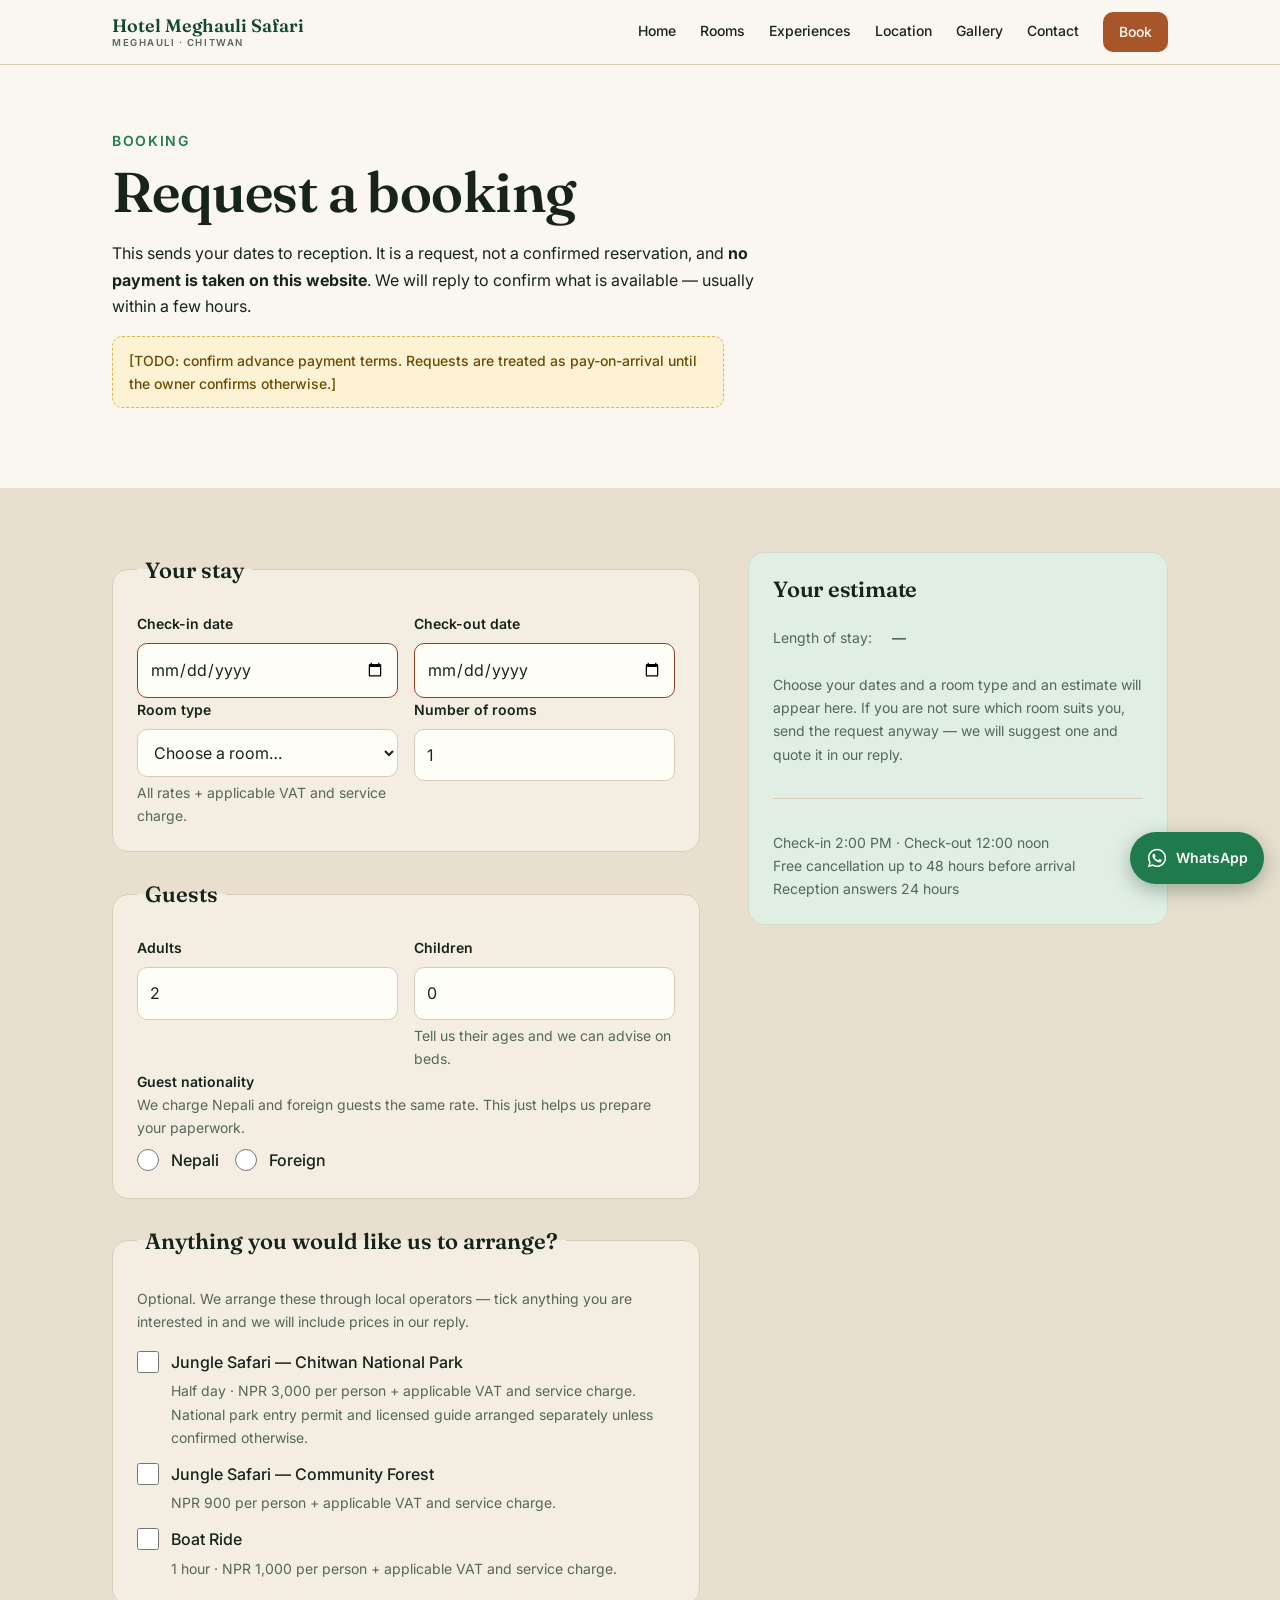
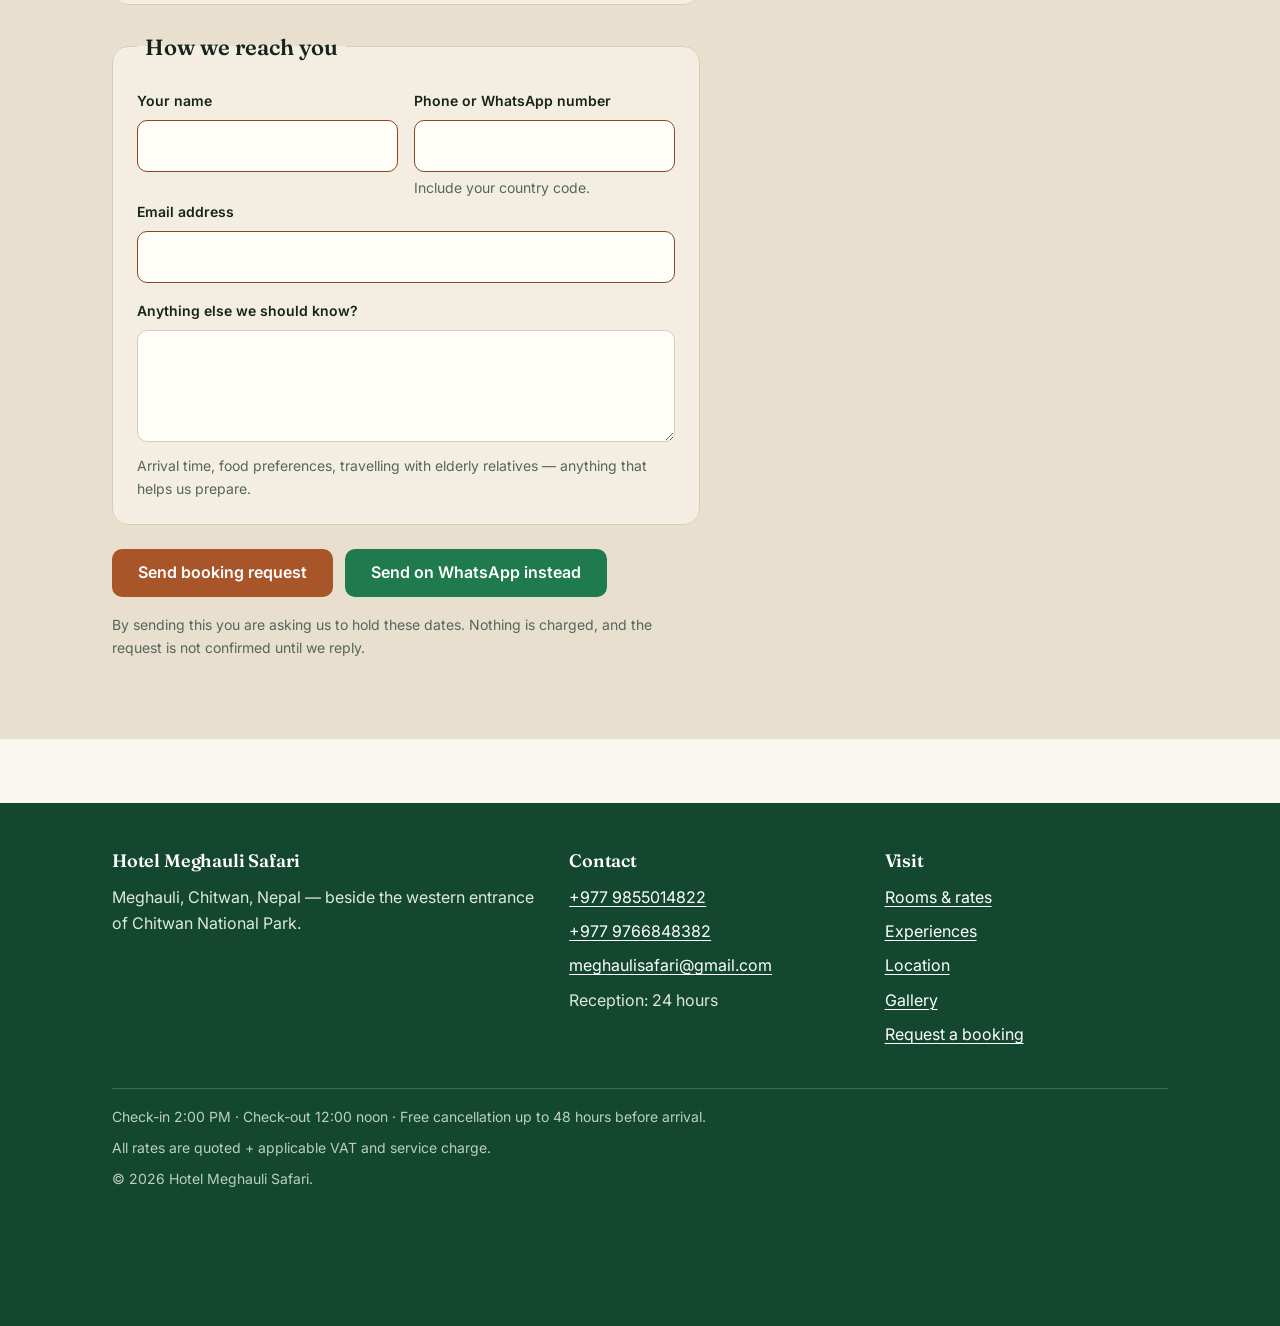
==== book.html @ 138a00e9 "new version" ====
<!DOCTYPE html>
<html lang="en">
<head>
<meta charset="utf-8">
<meta name="viewport" content="width=device-width, initial-scale=1">
<title>Request a Booking — Hotel Meghauli Safari, Chitwan</title>
<meta name="description" content="Send a booking request to Hotel Meghauli Safari in Meghauli, Chitwan. No payment is taken online — reception confirms availability and usually replies within a few hours.">
<link rel="canonical" href="__SITE_URL__/book.html">

<meta property="og:type" content="website">
<meta property="og:site_name" content="Hotel Meghauli Safari">
<meta property="og:title" content="Request a Booking — Hotel Meghauli Safari">
<meta property="og:description" content="Send your dates and we will confirm availability. No payment is taken online.">
<meta property="og:url" content="__SITE_URL__/book.html">
<meta property="og:image" content="__SITE_URL__/images/og-cover.jpg">
<meta property="og:locale" content="en">
<meta name="twitter:card" content="summary_large_image">
<meta name="twitter:title" content="Request a Booking — Hotel Meghauli Safari">
<meta name="twitter:description" content="Send your dates and we will confirm availability. No payment is taken online.">
<meta name="twitter:image" content="__SITE_URL__/images/og-cover.jpg">

<link rel="preconnect" href="https://fonts.googleapis.com">
<link rel="preconnect" href="https://fonts.gstatic.com" crossorigin>
<link rel="stylesheet" href="https://fonts.googleapis.com/css2?family=Fraunces:opsz,wght@9..144,400;9..144,600&family=Inter:wght@400;500;600&display=swap">
<link rel="stylesheet" href="css/style.css">
</head>

<body data-wa-context="I would like to make a booking request.">

<a class="skip-link" href="#main">Skip to main content</a>

<header class="site-header">
  <div class="wrap site-header__inner">
    <a class="wordmark" href="index.html">
      Hotel Meghauli Safari
      <span>Meghauli · Chitwan</span>
    </a>

    <button class="nav-toggle" type="button" aria-expanded="false" aria-controls="site-nav">
      <span class="nav-toggle__bars" aria-hidden="true"></span>
      Menu
    </button>

    <nav class="site-nav" id="site-nav" aria-label="Main">
      <ul>
        <li><a href="index.html">Home</a></li>
        <li><a href="rooms.html">Rooms</a></li>
        <li><a href="experiences.html">Experiences</a></li>
        <li><a href="location.html">Location</a></li>
        <li><a href="gallery.html">Gallery</a></li>
        <li><a href="contact.html">Contact</a></li>
        <li class="nav-cta"><a href="book.html" aria-current="page">Book</a></li>
      </ul>
    </nav>
  </div>
</header>

<main id="main">

  <section class="section">
    <div class="wrap">
      <p class="eyebrow">Booking</p>
      <h1>Request a booking</h1>
      <p>
        This sends your dates to reception. It is a request, not a confirmed
        reservation, and <strong>no payment is taken on this website</strong>.
        We will reply to confirm what is available — usually within a few hours.
      </p>
      <p class="todo">
        [TODO: confirm advance payment terms. Requests are treated as
        pay-on-arrival until the owner confirms otherwise.]
      </p>
    </div>
  </section>

  <section class="section section--sand">
    <div class="wrap">

      <!-- Success state, revealed once the request is accepted -->
      <div id="confirmation-panel" class="confirmation" hidden>
        <h2>Thank you — your request is with us</h2>
        <p>Please keep this reference for any follow-up:</p>
        <p class="confirmation__ref" id="confirmation-reference">—</p>
        <p>
          We usually reply within a few hours. Nothing has been charged and no
          room is held until we confirm it with you.
        </p>
        <div class="btn-row">
          <a class="btn btn--whatsapp" id="confirmation-whatsapp"
             href="https://wa.me/9779855014822" target="_blank" rel="noopener">
            Continue on WhatsApp
          </a>
          <a class="btn btn--secondary" href="index.html">Back to the homepage</a>
        </div>
        <p>
          Or reach us directly on
          <a href="tel:+9779855014822">+977 9855014822</a> ·
          <a href="mailto:meghaulisafari@gmail.com">meghaulisafari@gmail.com</a>
        </p>
      </div>

      <div id="form-panel">
        <div class="grid grid--2-1">

          <div>
            <!-- Failure state: the guest is never left with nothing -->
            <div class="alert alert--error" id="form-error" hidden>
              <h2 style="font-size:1.125rem">We could not send that automatically</h2>
              <p>
                Nothing is lost. Send the same details straight to reception on
                WhatsApp — the message is already written for you:
              </p>
              <p>
                <a class="btn btn--whatsapp" id="wa-fallback-link"
                   href="https://wa.me/9779855014822" target="_blank" rel="noopener">
                  Send it on WhatsApp
                </a>
              </p>
              <p>
                Or contact us directly:<br>
                Phone: +977 9855014822 · +977 9766848382<br>
                Email: meghaulisafari@gmail.com
              </p>
            </div>

            <form id="booking-form" novalidate>

              <fieldset>
                <legend>Your stay</legend>

                <div class="form-grid form-grid--2">
                  <div>
                    <label for="check-in">Check-in date</label>
                    <input type="date" id="check-in" name="check_in" required>
                  </div>
                  <div>
                    <label for="check-out">Check-out date</label>
                    <input type="date" id="check-out" name="check_out" required
                           aria-describedby="check-out-error">
                    <span class="field-error" id="check-out-error" role="alert"></span>
                  </div>
                </div>

                <div class="form-grid form-grid--2">
                  <div>
                    <label for="room-type">Room type</label>
                    <select id="room-type" name="room_type" required>
                      <option value="">Choose a room…</option>
                      <option value="Deluxe Room (Double / Triple / Family)">Deluxe Room (Double / Triple / Family) — NPR 4,000</option>
                      <option value="Standard AC Room">Standard AC Room — NPR 2,500</option>
                      <option value="Non-AC Room">Non-AC Room — NPR 1,500</option>
                      <option value="Not sure — please suggest">Not sure — please suggest</option>
                    </select>
                    <span class="field-hint">All rates + applicable VAT and service charge.</span>
                  </div>
                  <div>
                    <label for="room-count">Number of rooms</label>
                    <input type="number" id="room-count" name="room_count"
                           min="1" max="10" value="1" inputmode="numeric" required>
                  </div>
                </div>
              </fieldset>

              <fieldset>
                <legend>Guests</legend>

                <div class="form-grid form-grid--2">
                  <div>
                    <label for="adults">Adults</label>
                    <input type="number" id="adults" name="adults"
                           min="1" max="20" value="2" inputmode="numeric" required>
                  </div>
                  <div>
                    <label for="children">Children</label>
                    <input type="number" id="children" name="children"
                           min="0" max="6" value="0" inputmode="numeric"
                           aria-describedby="children-hint">
                    <span class="field-hint" id="children-hint">Tell us their ages and we can advise on beds.</span>
                  </div>
                </div>

                <div class="form-grid form-grid--2" id="child-ages" hidden></div>

                <fieldset style="border:0;padding:0;margin:0;background:none">
                  <legend style="font-family:inherit;font-size:0.875rem;font-weight:600;padding:0">
                    Guest nationality
                  </legend>
                  <p class="field-hint" style="margin:0 0 0.5rem">
                    We charge Nepali and foreign guests the same rate. This just
                    helps us prepare your paperwork.
                  </p>
                  <div class="radio-row">
                    <label>
                      <input type="radio" name="nationality" value="Nepali" required>
                      Nepali
                    </label>
                    <label>
                      <input type="radio" name="nationality" value="Foreign">
                      Foreign
                    </label>
                  </div>
                </fieldset>
              </fieldset>

              <fieldset>
                <legend>Anything you would like us to arrange?</legend>
                <p class="field-hint" style="margin-bottom:1rem">
                  Optional. We arrange these through local operators — tick
                  anything you are interested in and we will include prices in
                  our reply.
                </p>

                <ul class="checkbox-list">
                  <li>
                    <label>
                      <input type="checkbox" name="activities" value="Jungle Safari — Chitwan National Park">
                      <span>
                        Jungle Safari — Chitwan National Park
                        <span class="field-hint">
                          Half day · NPR 3,000 per person + applicable VAT and
                          service charge. National park entry permit and licensed
                          guide arranged separately unless confirmed otherwise.
                        </span>
                      </span>
                    </label>
                  </li>
                  <li>
                    <label>
                      <input type="checkbox" name="activities" value="Jungle Safari — Community Forest">
                      <span>
                        Jungle Safari — Community Forest
                        <span class="field-hint">
                          NPR 900 per person + applicable VAT and service charge.
                        </span>
                      </span>
                    </label>
                  </li>
                  <li>
                    <label>
                      <input type="checkbox" name="activities" value="Boat Ride">
                      <span>
                        Boat Ride
                        <span class="field-hint">
                          1 hour · NPR 1,000 per person + applicable VAT and
                          service charge.
                        </span>
                      </span>
                    </label>
                  </li>
                </ul>
              </fieldset>

              <fieldset>
                <legend>How we reach you</legend>

                <div class="form-grid form-grid--2">
                  <div>
                    <label for="guest-name">Your name</label>
                    <input type="text" id="guest-name" name="name"
                           autocomplete="name" required>
                  </div>
                  <div>
                    <label for="phone">Phone or WhatsApp number</label>
                    <input type="tel" id="phone" name="phone"
                           autocomplete="tel" required
                           aria-describedby="phone-hint">
                    <span class="field-hint" id="phone-hint">Include your country code.</span>
                  </div>
                </div>

                <div>
                  <label for="email">Email address</label>
                  <input type="email" id="email" name="email"
                         autocomplete="email" required>
                </div>

                <div style="margin-top:1rem">
                  <label for="message">Anything else we should know?</label>
                  <textarea id="message" name="message"
                            aria-describedby="message-hint"></textarea>
                  <span class="field-hint" id="message-hint">
                    Arrival time, food preferences, travelling with elderly
                    relatives — anything that helps us prepare.
                  </span>
                </div>

                <!-- Honeypot. Never shown to a guest; a filled value means a bot. -->
                <div class="hp-field" aria-hidden="true">
                  <label for="company">Company</label>
                  <input type="text" id="company" name="company"
                         tabindex="-1" autocomplete="off">
                </div>
              </fieldset>

              <div class="cf-turnstile" data-sitekey="0x4AAAAAAEPctMuTBkKkp6VT" data-theme="light"></div>

              <div class="btn-row" style="margin-top:1.5rem">
                <button class="btn btn--primary" type="submit" id="submit-button">
                  Send booking request
                </button>
                <button class="btn btn--whatsapp" type="button" id="whatsapp-instead">
                  Send on WhatsApp instead
                </button>
              </div>

              <p class="field-hint">
                By sending this you are asking us to hold these dates. Nothing is
                charged, and the request is not confirmed until we reply.
              </p>
            </form>
          </div>

          <div>
            <aside class="estimate estimate--sticky" aria-labelledby="estimate-heading">
              <h2 id="estimate-heading" style="font-size:1.375rem">Your estimate</h2>

              <p class="estimate__row" style="justify-content:flex-start">
                <span>Length of stay:&nbsp;</span>
                <strong id="nights-value">—</strong>
              </p>

              <div id="estimate-detail" hidden>
                <div class="estimate__row">
                  <span>Room</span>
                  <span id="estimate-room">—</span>
                </div>
                <div class="estimate__row">
                  <span>Nights</span>
                  <span id="estimate-nights">—</span>
                </div>
                <div class="estimate__row">
                  <span>Rooms</span>
                  <span id="estimate-rooms">—</span>
                </div>
                <div class="estimate__row estimate__row--total">
                  <span>Estimated total</span>
                  <span class="estimate__total" id="estimate-total">—</span>
                </div>
                <p class="estimate__disclaimer">
                  <strong>+ applicable VAT and service charge.</strong>
                  This is an estimate to be confirmed by reception, not a charge.
                  Nothing is taken from you on this website. The same rate applies
                  to Nepali and foreign guests.
                </p>
              </div>

              <div id="estimate-unknown">
                <p class="estimate__disclaimer">
                  Choose your dates and a room type and an estimate will appear
                  here. If you are not sure which room suits you, send the request
                  anyway — we will suggest one and quote it in our reply.
                </p>
              </div>

              <hr>

              <p class="estimate__disclaimer">
                Check-in 2:00 PM · Check-out 12:00 noon<br>
                Free cancellation up to 48 hours before arrival<br>
                Reception answers 24 hours
              </p>
            </aside>
          </div>

        </div>
      </div>

    </div>
  </section>

</main>

<footer class="site-footer">
  <div class="wrap">
    <div class="footer-grid">

      <div>
        <h2>Hotel Meghauli Safari</h2>
        <p>
          Meghauli, Chitwan, Nepal — beside the western entrance of Chitwan
          National Park.
        </p>
      </div>

      <div>
        <h3>Contact</h3>
        <ul>
          <li><a href="tel:+9779855014822">+977 9855014822</a></li>
          <li><a href="tel:+9779766848382">+977 9766848382</a></li>
          <li><a href="mailto:meghaulisafari@gmail.com">meghaulisafari@gmail.com</a></li>
          <li>Reception: 24 hours</li>
        </ul>
      </div>

      <div>
        <h3>Visit</h3>
        <ul>
          <li><a href="rooms.html">Rooms &amp; rates</a></li>
          <li><a href="experiences.html">Experiences</a></li>
          <li><a href="location.html">Location</a></li>
          <li><a href="gallery.html">Gallery</a></li>
          <li><a href="book.html">Request a booking</a></li>
        </ul>
      </div>

    </div>

    <div class="footer-bottom">
      <p>Check-in 2:00 PM · Check-out 12:00 noon · Free cancellation up to 48 hours before arrival.</p>
      <p>All rates are quoted + applicable VAT and service charge.</p>
      <p>&copy; <span id="current-year">2026</span> Hotel Meghauli Safari.</p>
    </div>
  </div>
</footer>

<a class="wa-float" href="https://wa.me/9779855014822" aria-label="Chat with Hotel Meghauli Safari on WhatsApp">
  <svg viewBox="0 0 24 24" aria-hidden="true" focusable="false">
    <path d="M12.04 2C6.58 2 2.13 6.45 2.13 11.91c0 1.75.46 3.45 1.32 4.95L2 22l5.25-1.38a9.86 9.86 0 0 0 4.79 1.22h.01c5.46 0 9.91-4.45 9.91-9.91S17.5 2 12.04 2Zm0 18.15h-.01a8.2 8.2 0 0 1-4.19-1.15l-.3-.18-3.12.82.83-3.04-.2-.31a8.19 8.19 0 0 1-1.26-4.38c0-4.54 3.7-8.24 8.25-8.24 2.2 0 4.27.86 5.83 2.42a8.19 8.19 0 0 1 2.41 5.83c0 4.54-3.7 8.23-8.24 8.23Zm4.52-6.16c-.25-.12-1.47-.72-1.69-.81-.23-.08-.39-.12-.56.13-.16.24-.64.8-.79.97-.14.16-.29.18-.54.06-.25-.13-1.05-.39-1.99-1.23-.74-.66-1.23-1.47-1.38-1.72-.14-.25-.01-.38.11-.5.11-.11.25-.29.37-.43.13-.15.17-.25.25-.41.08-.17.04-.31-.02-.43-.06-.12-.56-1.34-.76-1.84-.2-.48-.4-.42-.56-.43h-.47c-.17 0-.43.06-.66.31-.22.25-.86.85-.86 2.07 0 1.22.89 2.4 1.01 2.56.12.17 1.75 2.67 4.23 3.74.59.26 1.05.41 1.41.52.59.19 1.13.16 1.56.1.48-.07 1.47-.6 1.68-1.18.21-.58.21-1.08.14-1.18-.06-.11-.22-.17-.47-.29Z"/>
  </svg>
  <span class="wa-float__label">WhatsApp</span>
</a>

<script src="https://challenges.cloudflare.com/turnstile/v0/api.js" async defer></script>
<script src="js/main.js" defer></script>
</body>
</html>
---- css/style.css ----
/* ==========================================================================
   Hotel Meghauli Safari — single stylesheet
   Theme: jungle safari, calm and peaceful (website_theme)
   Feel:  earthy and natural (brand.feel) — no brand.colors supplied, palette
          chosen by the builder and listed in BUILD_NOTES.md
   ========================================================================== */

/* --------------------------------------------------------------------------
   1. Custom properties
   -------------------------------------------------------------------------- */

:root {
  /* Colour — earthy, low-saturation, calm */
  --paper: #faf7f0;        /* warm bone page background */
  --paper-2: #fffdf8;      /* raised card surface */
  --surface-warm: #f4eee2; /* form panels — a step down from paper, not a
                              near-white slab against it */
  --sand: #e8dfcf;         /* dividers, quiet fills */
  --sand-deep: #d8ccb6;    /* borders on sand */
  --slot: #cfe0d3;         /* empty image slots — green, not beige */
  --slot-deep: #b8d0be;
  --ink: #16241b;          /* deep forest text */
  --muted: #55665a;        /* secondary text — 5.6:1 on --paper */
  --brand: #217b4e;        /* sal-forest green, alive rather than grey-green
                              — 4.8:1 on --paper */
  --brand-dark: #14472f;   /* headers, footer, full-bleed bands */
  --brand-deeper: #0e3323; /* the darker end of the band gradient */
  --brand-tint: #e1eee4;   /* faint green wash */
  --accent: #a8552a;       /* terracotta — CTAs, prices; 4.8:1 on --paper,
                              5.3:1 white-on-fill. Held at this value on
                              purpose: brighter fails contrast on buttons. */
  --accent-dark: #8a4522;
  --accent-glow: #c4622f;  /* decorative only — rules, markers, never text */
  --todo-bg: #fdf3d4;      /* unmissable but not alarming */
  --todo-ink: #6b4a05;
  --todo-line: #d9b64a;

  /* Type */
  --font-display: "Fraunces", Georgia, "Times New Roman", serif;
  --font-body: "Inter", system-ui, -apple-system, "Segoe UI", Roboto, sans-serif;

  --step--1: 0.875rem;
  --step-0: 1rem;
  --step-1: 1.125rem;
  --step-2: 1.375rem;
  --step-3: 1.75rem;
  --step-4: 2.125rem;
  --step-5: 2.5rem;

  /* Spacing — 4px base */
  --sp-1: 0.25rem;
  --sp-2: 0.5rem;
  --sp-3: 0.75rem;
  --sp-4: 1rem;
  --sp-5: 1.5rem;
  --sp-6: 2rem;
  --sp-7: 3rem;
  --sp-8: 4rem;
  --sp-9: 6rem;

  /* Shape */
  --radius: 10px;
  --radius-lg: 16px;
  --border: 1px solid var(--sand-deep);
  --shadow: 0 1px 2px rgba(30, 42, 34, 0.05), 0 8px 24px rgba(30, 42, 34, 0.06);
  --measure: 68ch;
  --wrap: 1120px;
}

/* Larger type once there is room for it */
@media (min-width: 48rem) {
  :root {
    --step-3: 2rem;
    --step-4: 2.75rem;
    --step-5: 3.5rem;
  }
}

/* --------------------------------------------------------------------------
   2. Reset / base
   -------------------------------------------------------------------------- */

*,
*::before,
*::after {
  box-sizing: border-box;
}

/* Several toggled elements also carry display rules (grid, flex), which would
   otherwise beat the UA stylesheet's [hidden] { display: none }. */
[hidden] {
  display: none !important;
}

html {
  -webkit-text-size-adjust: 100%;
  scroll-behavior: smooth;
}

@media (prefers-reduced-motion: reduce) {
  html {
    scroll-behavior: auto;
  }
  *,
  *::before,
  *::after {
    animation-duration: 0.001ms !important;
    animation-iteration-count: 1 !important;
    transition-duration: 0.001ms !important;
  }
}

body {
  margin: 0;
  background: var(--paper);
  color: var(--ink);
  font-family: var(--font-body);
  font-size: var(--step-0);
  line-height: 1.65;
  -webkit-font-smoothing: antialiased;
}

h1,
h2,
h3,
h4 {
  font-family: var(--font-display);
  font-weight: 600;
  line-height: 1.15;
  margin: 0 0 var(--sp-4);
  letter-spacing: -0.01em;
}

h1 {
  font-size: var(--step-5);
}
h2 {
  font-size: var(--step-4);
}
h3 {
  font-size: var(--step-2);
}
h4 {
  font-size: var(--step-1);
}

p,
ul,
ol,
dl {
  margin: 0 0 var(--sp-4);
  max-width: var(--measure);
}

a {
  color: var(--brand-dark);
  text-underline-offset: 0.18em;
  text-decoration-thickness: 1px;
}

a:hover {
  color: var(--accent-dark);
}

img {
  max-width: 100%;
  height: auto;
  display: block;
}

hr {
  border: 0;
  border-top: var(--border);
  margin: var(--sp-6) 0;
}

:focus-visible {
  outline: 3px solid var(--accent);
  outline-offset: 2px;
  border-radius: 3px;
}

/* --------------------------------------------------------------------------
   3. Layout helpers
   -------------------------------------------------------------------------- */

.wrap {
  width: 100%;
  max-width: var(--wrap);
  margin-inline: auto;
  padding-inline: var(--sp-4);
}

@media (min-width: 48rem) {
  .wrap {
    padding-inline: var(--sp-6);
  }
}

.section {
  padding-block: var(--sp-7);
}

@media (min-width: 48rem) {
  .section {
    padding-block: var(--sp-8);
  }
}

.section--tint {
  background: var(--brand-tint);
}

.section--sand {
  background: var(--sand);
}

/* Full-bleed forest band. The single biggest lever on the jungle feel — a
   dark, immersive stretch reads as canopy in a way a pale card never will.
   Used sparingly: one band per page at most, so it stays an event. */
.section--forest {
  background: linear-gradient(165deg, var(--brand-dark) 0%, var(--brand-deeper) 100%);
  color: #e2ece4;
  position: relative;
}

.section--forest h1,
.section--forest h2,
.section--forest h3 {
  color: #fff;
}

.section--forest .eyebrow {
  color: #8fc9a5;
}

.section--forest .section__head p,
.section--forest .price-note {
  color: #b9cdbf;
}

.section--forest a:not(.btn) {
  color: #fff;
}

.section--forest a:not(.btn):hover {
  color: #9fd4b3;
}

/* Secondary buttons on any dark surface. The default is dark-green-on-
   transparent, which vanishes against the hero photograph and the forest
   bands — these need a light border, light text and a slight backdrop so
   they stay legible over whatever the image happens to be doing. */
.section--forest .btn--secondary,
.hero .btn--secondary {
  border-color: rgba(255, 255, 255, 0.75);
  color: #fff;
  background: rgba(10, 30, 20, 0.35);
  backdrop-filter: blur(2px);
}

.section--forest .btn--secondary:hover,
.hero .btn--secondary:hover {
  background: rgba(255, 255, 255, 0.16);
  border-color: #fff;
  color: #fff;
}

/* ...but a card inside a forest band is a light surface again, so buttons
   within it go back to dark-on-light. Without this they would be white text
   on cream. */
.section--forest .card .btn--secondary {
  border-color: var(--brand);
  color: var(--brand-dark);
  background: transparent;
  backdrop-filter: none;
}

.section--forest .card .btn--secondary:hover {
  background: var(--brand-tint);
  border-color: var(--brand);
  color: var(--brand-dark);
}

/* A hairline of terracotta where the band meets the page — one warm line
   against all that green, which is what stops it reading as a slab. */
.section--forest::before {
  content: "";
  position: absolute;
  top: 0;
  left: 0;
  right: 0;
  height: 3px;
  background: var(--accent-glow);
}

/* Cards lifting off a forest band: warm cream, not stark white.
   A card is a light island inside a dark section, so every inherited light
   colour above has to be handed back — otherwise pale body text lands on
   cream and disappears. */
.section--forest .card {
  background: var(--surface-warm);
  border-color: transparent;
  color: var(--ink);
}

.section--forest .card h2,
.section--forest .card h3,
.section--forest .card h4 {
  color: var(--ink);
}

.section--forest .card p,
.section--forest .card li,
.section--forest .card dd {
  color: var(--ink);
}

.section--forest .card .price-note,
.section--forest .card .field-hint,
.section--forest .card dt {
  color: var(--muted);
}

.section--forest .card .eyebrow {
  color: var(--brand);
}

.section--forest .card a:not(.btn) {
  color: var(--brand-dark);
}

.section--forest .card a:not(.btn):hover {
  color: var(--accent-dark);
}

.section__head {
  margin-bottom: var(--sp-6);
}

.section__head p {
  color: var(--muted);
  font-size: var(--step-1);
}

.eyebrow {
  font-family: var(--font-body);
  font-size: var(--step--1);
  font-weight: 600;
  letter-spacing: 0.12em;
  text-transform: uppercase;
  color: var(--brand);
  margin: 0 0 var(--sp-2);
}

.grid {
  display: grid;
  gap: var(--sp-5);
}

@media (min-width: 40rem) {
  .grid--2 {
    grid-template-columns: repeat(2, 1fr);
  }
}

@media (min-width: 56rem) {
  .grid--3 {
    grid-template-columns: repeat(3, 1fr);
  }
  .grid--2-1 {
    grid-template-columns: 1.4fr 1fr;
    gap: var(--sp-7);
  }
}

.skip-link {
  position: absolute;
  left: var(--sp-4);
  top: -4rem;
  z-index: 100;
  background: var(--brand-dark);
  color: #fff;
  padding: var(--sp-3) var(--sp-4);
  border-radius: 0 0 var(--radius) var(--radius);
  text-decoration: none;
  transition: top 0.15s ease;
}

.skip-link:focus {
  top: 0;
  color: #fff;
}

.visually-hidden {
  position: absolute !important;
  width: 1px;
  height: 1px;
  padding: 0;
  margin: -1px;
  overflow: hidden;
  clip: rect(0 0 0 0);
  clip-path: inset(50%);
  white-space: nowrap;
  border: 0;
}

/* --------------------------------------------------------------------------
   4. Header + navigation
   -------------------------------------------------------------------------- */

.site-header {
  background: var(--paper);
  border-bottom: var(--border);
  position: sticky;
  top: 0;
  z-index: 40;
}

.site-header__inner {
  display: flex;
  align-items: center;
  justify-content: space-between;
  gap: var(--sp-4);
  min-height: 64px;
}

/* brand.logo_status is "image_file" and no clean logo file exists yet, so the
   wordmark is set in type. See BUILD_NOTES.md. */
.wordmark {
  font-family: var(--font-display);
  font-weight: 600;
  font-size: var(--step-1);
  line-height: 1.1;
  color: var(--brand-dark);
  text-decoration: none;
  display: block;
  padding-block: var(--sp-2);
}

.wordmark span {
  display: block;
  font-family: var(--font-body);
  font-size: 0.6rem;
  font-weight: 600;
  letter-spacing: 0.16em;
  text-transform: uppercase;
  color: var(--muted);
  margin-top: 2px;
}

.nav-toggle {
  display: inline-flex;
  align-items: center;
  gap: var(--sp-2);
  background: transparent;
  border: var(--border);
  border-radius: var(--radius);
  color: var(--ink);
  font: inherit;
  font-size: var(--step--1);
  font-weight: 600;
  padding: var(--sp-2) var(--sp-3);
  cursor: pointer;
}

.nav-toggle__bars {
  display: block;
  width: 18px;
  height: 2px;
  background: currentColor;
  position: relative;
}

.nav-toggle__bars::before,
.nav-toggle__bars::after {
  content: "";
  position: absolute;
  left: 0;
  width: 18px;
  height: 2px;
  background: currentColor;
}

.nav-toggle__bars::before {
  top: -6px;
}
.nav-toggle__bars::after {
  top: 6px;
}

.site-nav ul {
  list-style: none;
  margin: 0;
  padding: 0;
  max-width: none;
}

.site-nav a {
  display: block;
  padding: var(--sp-3) 0;
  color: var(--ink);
  text-decoration: none;
  font-weight: 500;
  border-bottom: var(--border);
}

.site-nav a:hover,
.site-nav a[aria-current="page"] {
  color: var(--accent-dark);
}

/* Mobile: collapsed panel */
@media (max-width: 55.999rem) {
  .site-nav {
    display: none;
    padding-bottom: var(--sp-4);
  }
  .site-nav.is-open {
    display: block;
  }
  .site-header__inner {
    flex-wrap: wrap;
  }
  .site-nav {
    flex-basis: 100%;
  }
  .site-nav a[aria-current="page"] {
    font-weight: 700;
  }
}

@media (min-width: 56rem) {
  .nav-toggle {
    display: none;
  }
  .site-nav {
    display: block !important;
  }
  .site-nav ul {
    display: flex;
    align-items: center;
    gap: var(--sp-5);
  }
  .site-nav a {
    padding: var(--sp-2) 0;
    border-bottom: 2px solid transparent;
    font-size: var(--step--1);
  }
  .site-nav a[aria-current="page"] {
    border-bottom-color: var(--accent);
  }
  .site-nav .nav-cta a {
    background: var(--accent);
    color: #fff;
    padding: var(--sp-2) var(--sp-4);
    border-radius: var(--radius);
    border-bottom: 0;
  }
  .site-nav .nav-cta a:hover {
    background: var(--accent-dark);
    color: #fff;
  }
}

/* --------------------------------------------------------------------------
   5. Buttons
   -------------------------------------------------------------------------- */

.btn {
  display: inline-flex;
  align-items: center;
  justify-content: center;
  gap: var(--sp-2);
  font: inherit;
  font-weight: 600;
  line-height: 1.2;
  text-align: center;
  text-decoration: none;
  padding: var(--sp-3) var(--sp-5);
  min-height: 48px;
  border-radius: var(--radius);
  border: 2px solid transparent;
  cursor: pointer;
  transition: background-color 0.15s ease, color 0.15s ease;
}

.btn--primary {
  background: var(--accent);
  color: #fff;
}

.btn--primary:hover:not(:disabled) {
  background: var(--accent-dark);
  color: #fff;
}

.btn--secondary {
  background: transparent;
  border-color: var(--brand);
  color: var(--brand-dark);
}

.btn--secondary:hover {
  background: var(--brand-tint);
  color: var(--brand-dark);
}

.btn--whatsapp {
  background: #1f7a4d;
  color: #fff;
}

.btn--whatsapp:hover {
  background: #17603c;
  color: #fff;
}

.btn--block {
  width: 100%;
}

.btn:disabled {
  opacity: 0.65;
  cursor: not-allowed;
}

.btn-row {
  display: flex;
  flex-wrap: wrap;
  gap: var(--sp-3);
  margin-bottom: var(--sp-4);
}

/* Inline spinner used on the booking submit button */
.spinner {
  width: 1em;
  height: 1em;
  border: 2px solid rgba(255, 255, 255, 0.4);
  border-top-color: #fff;
  border-radius: 50%;
  animation: spin 0.7s linear infinite;
}

@keyframes spin {
  to {
    transform: rotate(360deg);
  }
}

/* --------------------------------------------------------------------------
   6. Images — fixed aspect boxes so nothing shifts, and so the missing-photo
      state reads as a calm earthy block rather than a broken icon.
      Real photos drop into /images per images/README.md.
   -------------------------------------------------------------------------- */

.shot {
  position: relative;
  display: block;
  background: var(--slot);
  border-radius: var(--radius);
  overflow: hidden;
}

.shot::after {
  /* Sits behind the image; only visible while the file is absent. Tinted
     green rather than beige — with no photographs supplied yet these blocks
     are most of the page, so they may as well carry the mood. */
  content: "";
  position: absolute;
  inset: 0;
  background: repeating-linear-gradient(
    135deg,
    var(--slot) 0 12px,
    var(--slot-deep) 12px 24px
  );
  z-index: 0;
}

.shot img {
  position: relative;
  z-index: 1;
  width: 100%;
  height: 100%;
  object-fit: cover;
}

.shot--16x9 {
  aspect-ratio: 16 / 9;
}
.shot--4x3 {
  aspect-ratio: 4 / 3;
}
.shot--3x2 {
  aspect-ratio: 3 / 2;
}
.shot--1x1 {
  aspect-ratio: 1 / 1;
}

.figure {
  margin: 0;
}

.figure figcaption {
  font-size: var(--step--1);
  color: var(--muted);
  margin-top: var(--sp-2);
}

/* --------------------------------------------------------------------------
   7. Hero
   -------------------------------------------------------------------------- */

.hero {
  background: linear-gradient(165deg, var(--brand-dark) 0%, var(--brand-deeper) 100%);
  color: #fff;
  position: relative;
  overflow: hidden;
}

.hero .shot {
  border-radius: 0;
  aspect-ratio: 16 / 10;
}

@media (min-width: 56rem) {
  .hero .shot {
    aspect-ratio: 21 / 9;
  }
}

.hero__media {
  position: relative;
}

.hero__media::after {
  content: "";
  position: absolute;
  inset: 0;
  z-index: 2;
  /* Green-cast rather than neutral black, so the overlay reads as canopy
     shadow instead of a grey scrim laid over the photograph. */
  background: linear-gradient(
    to bottom,
    rgba(14, 51, 35, 0.15) 0%,
    rgba(14, 51, 35, 0.55) 50%,
    rgba(14, 51, 35, 0.93) 100%
  );
}

.hero__body {
  position: relative;
  z-index: 3;
  margin-top: -8rem;
  padding-bottom: var(--sp-7);
}

@media (min-width: 56rem) {
  .hero__body {
    margin-top: -12rem;
    padding-bottom: var(--sp-8);
  }
}

.hero h1 {
  color: #fff;
  max-width: 18ch;
}

.hero__lead {
  color: #ecf1ea;
  font-size: var(--step-1);
  max-width: 52ch;
}

.hero .eyebrow {
  color: #cfe0d2;
}

.hero__facts {
  list-style: none;
  padding: 0;
  margin: var(--sp-5) 0 var(--sp-5);
  display: flex;
  flex-wrap: wrap;
  gap: var(--sp-2) var(--sp-4);
  max-width: none;
  font-size: var(--step--1);
  color: #dfe8e0;
}

.hero__facts li {
  display: flex;
  align-items: center;
  gap: var(--sp-2);
}

.hero__facts li::before {
  content: "";
  width: 6px;
  height: 6px;
  border-radius: 50%;
  background: var(--accent);
  flex: none;
}

/* --------------------------------------------------------------------------
   8. Cards
   -------------------------------------------------------------------------- */

.card {
  background: var(--paper-2);
  border: var(--border);
  border-radius: var(--radius-lg);
  overflow: hidden;
  display: flex;
  flex-direction: column;
}

.card__body {
  padding: var(--sp-5);
  display: flex;
  flex-direction: column;
  flex: 1;
}

.card__body > :last-child {
  margin-bottom: 0;
}

.card h3 {
  margin-bottom: var(--sp-2);
}

.card__foot {
  margin-top: auto;
  padding-top: var(--sp-4);
}

.amenities {
  list-style: none;
  padding: 0;
  margin: 0 0 var(--sp-4);
  display: flex;
  flex-wrap: wrap;
  gap: var(--sp-2);
  max-width: none;
}

.amenities li {
  font-size: var(--step--1);
  background: var(--brand-tint);
  color: var(--brand-dark);
  border-radius: 999px;
  padding: var(--sp-1) var(--sp-3);
}

/* --------------------------------------------------------------------------
   9. Prices
      pricing.tax_included is false, so .price-note must accompany every price.
   -------------------------------------------------------------------------- */

.price {
  font-family: var(--font-display);
  font-size: var(--step-3);
  font-weight: 600;
  color: var(--accent-dark);
  line-height: 1.1;
  display: block;
}

.price small {
  font-family: var(--font-body);
  font-size: var(--step--1);
  font-weight: 500;
  color: var(--muted);
  display: inline-block;
  margin-left: var(--sp-1);
}

.price-note {
  display: block;
  font-size: var(--step--1);
  color: var(--muted);
  margin: var(--sp-1) 0 var(--sp-4);
}

.extras-note {
  display: block;
  font-size: var(--step--1);
  color: var(--ink);
  background: var(--sand);
  border-left: 3px solid var(--accent);
  border-radius: 0 var(--radius) var(--radius) 0;
  padding: var(--sp-3);
  margin: 0 0 var(--sp-4);
  max-width: var(--measure);
}

/* --------------------------------------------------------------------------
   10. TODO markers — deliberately visible. Each corresponds to an entry in
       meghauli-safari.json _todos or a "TODO" value in the data.
   -------------------------------------------------------------------------- */

.todo {
  display: block;
  background: var(--todo-bg);
  border: 1px dashed var(--todo-line);
  border-radius: var(--radius);
  color: var(--todo-ink);
  font-size: var(--step--1);
  font-weight: 500;
  padding: var(--sp-3) var(--sp-4);
  margin: 0 0 var(--sp-4);
  max-width: var(--measure);
}

.todo--inline {
  display: inline-block;
  padding: 2px var(--sp-2);
  margin: 0;
}

/* --------------------------------------------------------------------------
   11. Definition-style fact lists
   -------------------------------------------------------------------------- */

.facts {
  margin: 0 0 var(--sp-5);
  max-width: var(--measure);
}

.facts div {
  display: flex;
  flex-wrap: wrap;
  gap: var(--sp-2) var(--sp-4);
  padding: var(--sp-3) 0;
  border-bottom: var(--border);
}

.facts dt {
  flex: 0 0 11rem;
  font-weight: 600;
  color: var(--muted);
  font-size: var(--step--1);
}

.facts dd {
  margin: 0;
  flex: 1 1 14rem;
}

/* --------------------------------------------------------------------------
   12. Location page
   -------------------------------------------------------------------------- */

.map-embed {
  position: relative;
  aspect-ratio: 4 / 3;
  background: var(--sand);
  border: var(--border);
  border-radius: var(--radius-lg);
  overflow: hidden;
}

@media (min-width: 40rem) {
  .map-embed {
    aspect-ratio: 16 / 9;
  }
}

.map-embed iframe {
  width: 100%;
  height: 100%;
  border: 0;
  display: block;
}

/* Click-to-load cover: keeps Google off the page until the guest asks for it,
   which matters on a slow connection. */
.map-embed__cover {
  position: absolute;
  inset: 0;
  display: flex;
  flex-direction: column;
  align-items: center;
  justify-content: center;
  gap: var(--sp-3);
  text-align: center;
  padding: var(--sp-5);
  background: repeating-linear-gradient(
    135deg,
    var(--sand) 0 14px,
    var(--sand-deep) 14px 28px
  );
  border: 0;
  font: inherit;
  color: var(--ink);
  cursor: pointer;
}

.map-embed__cover strong {
  font-family: var(--font-display);
  font-size: var(--step-2);
}

.map-embed__cover span {
  font-size: var(--step--1);
  color: var(--muted);
  max-width: 34ch;
}

.map-embed__cover .btn {
  pointer-events: none;
}

/* --------------------------------------------------------------------------
   13. Gallery + lightbox
   -------------------------------------------------------------------------- */

.gallery-grid {
  display: grid;
  gap: var(--sp-3);
  grid-template-columns: repeat(2, 1fr);
  list-style: none;
  padding: 0;
  margin: 0;
  max-width: none;
}

@media (min-width: 48rem) {
  .gallery-grid {
    grid-template-columns: repeat(3, 1fr);
    gap: var(--sp-4);
  }
}

.gallery-grid button {
  display: block;
  width: 100%;
  padding: 0;
  border: 0;
  background: none;
  cursor: zoom-in;
  border-radius: var(--radius);
  overflow: hidden;
}

.lightbox {
  position: fixed;
  inset: 0;
  z-index: 60;
  background: rgba(18, 28, 21, 0.94);
  display: flex;
  align-items: center;
  justify-content: center;
  padding: var(--sp-4);
}

.lightbox[hidden] {
  display: none;
}

.lightbox__inner {
  max-width: min(96vw, 1100px);
  max-height: 90vh;
  text-align: center;
}

.lightbox img {
  max-height: 78vh;
  width: auto;
  margin-inline: auto;
  border-radius: var(--radius);
}

.lightbox__caption {
  color: #e6ece6;
  font-size: var(--step--1);
  margin-top: var(--sp-3);
}

.lightbox__close {
  position: absolute;
  top: var(--sp-4);
  right: var(--sp-4);
  background: rgba(255, 255, 255, 0.12);
  color: #fff;
  border: 2px solid rgba(255, 255, 255, 0.4);
  border-radius: 50%;
  width: 48px;
  height: 48px;
  font-size: 1.5rem;
  line-height: 1;
  cursor: pointer;
}

/* --------------------------------------------------------------------------
   14. Forms
   -------------------------------------------------------------------------- */

.form-grid {
  display: grid;
  gap: var(--sp-4);
}

@media (min-width: 40rem) {
  .form-grid--2 {
    grid-template-columns: repeat(2, 1fr);
  }
}

fieldset {
  border: var(--border);
  border-radius: var(--radius-lg);
  padding: var(--sp-5);
  margin: 0 0 var(--sp-5);
  background: var(--surface-warm);
}

/* The nested nationality fieldset is a grouping device, not a second panel. */
fieldset fieldset {
  background: none;
  border: 0;
  padding: 0;
  margin: 0;
}

legend {
  font-family: var(--font-display);
  font-size: var(--step-2);
  font-weight: 600;
  padding-inline: var(--sp-2);
}

label {
  display: block;
  font-weight: 600;
  font-size: var(--step--1);
  margin-bottom: var(--sp-2);
}

.field-hint {
  display: block;
  font-weight: 400;
  font-size: var(--step--1);
  color: var(--muted);
  margin-top: var(--sp-1);
}

input[type="text"],
input[type="tel"],
input[type="email"],
input[type="date"],
input[type="number"],
select,
textarea {
  width: 100%;
  font: inherit;
  color: var(--ink);
  /* Fields stay the lightest thing on the panel so they read as fillable —
     small areas, so this never becomes a slab of white. */
  background: var(--paper-2);
  border: 1px solid var(--sand-deep);
  border-radius: var(--radius);
  padding: var(--sp-3);
  min-height: 48px;
}

textarea {
  min-height: 7rem;
  resize: vertical;
}

input:invalid:not(:placeholder-shown),
input[aria-invalid="true"],
select[aria-invalid="true"] {
  border-color: var(--accent-dark);
}

.checkbox-list {
  list-style: none;
  padding: 0;
  margin: 0;
  display: grid;
  gap: var(--sp-3);
  max-width: none;
}

.checkbox-list label,
.radio-row label {
  display: flex;
  align-items: flex-start;
  gap: var(--sp-3);
  font-weight: 500;
  font-size: var(--step-0);
  margin: 0;
  cursor: pointer;
}

.checkbox-list input,
.radio-row input {
  width: 22px;
  height: 22px;
  margin: 2px 0 0;
  flex: none;
  accent-color: var(--brand);
}

.radio-row {
  display: flex;
  flex-wrap: wrap;
  gap: var(--sp-4);
}

/* Honeypot — off-screen rather than display:none so bots that check
   computed style still fill it. Real guests never reach it (tabindex -1). */
.hp-field {
  position: absolute !important;
  left: -9999px;
  top: auto;
  width: 1px;
  height: 1px;
  overflow: hidden;
}

.field-error {
  display: block;
  color: var(--accent-dark);
  font-size: var(--step--1);
  font-weight: 600;
  margin-top: var(--sp-2);
}

.field-error:empty {
  display: none;
}

/* Live estimate panel */
.estimate {
  background: var(--brand-tint);
  border: 1px solid #cfdccf;
  border-radius: var(--radius-lg);
  padding: var(--sp-5);
  margin: 0 0 var(--sp-5);
}

.estimate__row {
  display: flex;
  justify-content: space-between;
  gap: var(--sp-4);
  padding: var(--sp-2) 0;
  font-size: var(--step--1);
  color: var(--muted);
}

.estimate__row--total {
  border-top: 1px solid #cfdccf;
  margin-top: var(--sp-2);
  padding-top: var(--sp-3);
  font-size: var(--step-1);
  color: var(--ink);
  font-weight: 600;
  align-items: baseline;
}

.estimate__total {
  font-family: var(--font-display);
  font-size: var(--step-3);
  color: var(--accent-dark);
}

.estimate__disclaimer {
  font-size: var(--step--1);
  color: var(--muted);
  margin: var(--sp-3) 0 0;
}

@media (min-width: 56rem) {
  .estimate--sticky {
    position: sticky;
    top: 96px;
  }
}

.alert {
  border-radius: var(--radius);
  padding: var(--sp-4);
  margin: 0 0 var(--sp-4);
  max-width: var(--measure);
  border: 1px solid;
}

.alert--error {
  background: #fdeee7;
  border-color: #e0a98f;
  color: #6d2f12;
}

.alert--error a {
  color: #6d2f12;
}

.alert[hidden] {
  display: none;
}

/* Booking confirmation */
.confirmation {
  background: var(--surface-warm);
  border: 2px solid var(--brand);
  border-radius: var(--radius-lg);
  padding: var(--sp-6);
}

.confirmation__ref {
  font-family: var(--font-display);
  font-size: var(--step-3);
  color: var(--brand-dark);
  background: var(--brand-tint);
  border-radius: var(--radius);
  padding: var(--sp-3) var(--sp-4);
  display: inline-block;
  margin-bottom: var(--sp-4);
  letter-spacing: 0.02em;
}

/* --------------------------------------------------------------------------
   15. Floating WhatsApp button — on every page
   -------------------------------------------------------------------------- */

.wa-float {
  position: fixed;
  right: var(--sp-4);
  bottom: var(--sp-4);
  z-index: 50;
  display: inline-flex;
  align-items: center;
  gap: var(--sp-2);
  background: #1f7a4d;
  color: #fff;
  text-decoration: none;
  font-weight: 600;
  font-size: var(--step--1);
  padding: var(--sp-3) var(--sp-4);
  border-radius: 999px;
  min-height: 52px;
  box-shadow: 0 6px 20px rgba(20, 60, 40, 0.35);
}

.wa-float:hover {
  background: #17603c;
  color: #fff;
}

.wa-float svg {
  width: 22px;
  height: 22px;
  fill: currentColor;
  flex: none;
}

@media (max-width: 25rem) {
  .wa-float__label {
    display: none;
  }
  .wa-float {
    padding: var(--sp-3);
  }
}

/* --------------------------------------------------------------------------
   16. Footer
   -------------------------------------------------------------------------- */

.site-footer {
  background: var(--brand-dark);
  color: #dfe8e0;
  padding-block: var(--sp-7) var(--sp-8);
  margin-top: var(--sp-8);
}

.site-footer h2,
.site-footer h3 {
  color: #fff;
  font-size: var(--step-1);
  margin-bottom: var(--sp-3);
}

.site-footer a {
  color: #fff;
}

.site-footer ul {
  list-style: none;
  padding: 0;
  margin: 0;
}

.site-footer li {
  margin-bottom: var(--sp-2);
}

.footer-grid {
  display: grid;
  gap: var(--sp-6);
}

@media (min-width: 40rem) {
  .footer-grid {
    grid-template-columns: repeat(2, 1fr);
  }
}

@media (min-width: 56rem) {
  .footer-grid {
    grid-template-columns: 1.5fr 1fr 1fr;
  }
}

.footer-bottom {
  border-top: 1px solid rgba(255, 255, 255, 0.18);
  margin-top: var(--sp-6);
  padding-top: var(--sp-4);
  font-size: var(--step--1);
  color: #bccfc0;
}

.footer-bottom p {
  margin-bottom: var(--sp-2);
  max-width: none;
}

/* Bottom breathing room so the floating button never covers footer links */
body {
  padding-bottom: 0;
}

.site-footer .footer-bottom {
  padding-bottom: 4rem;
}
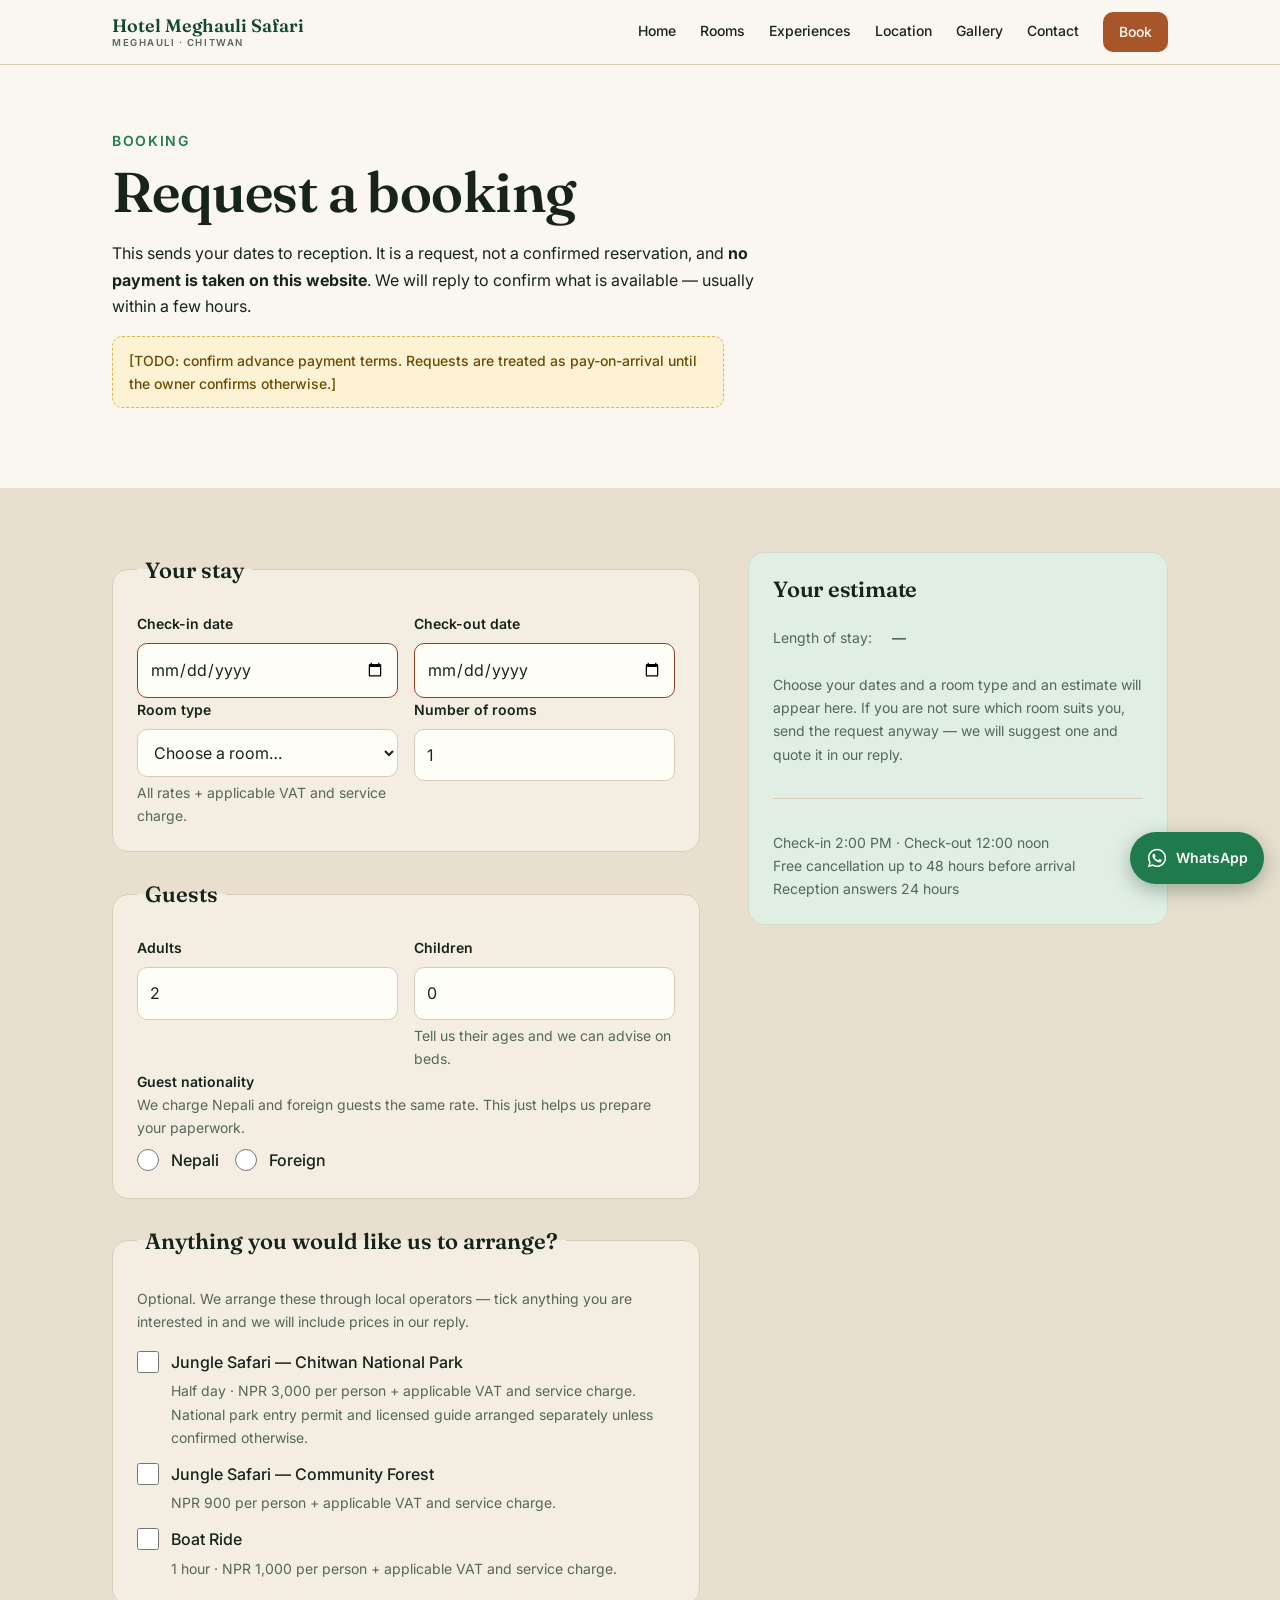
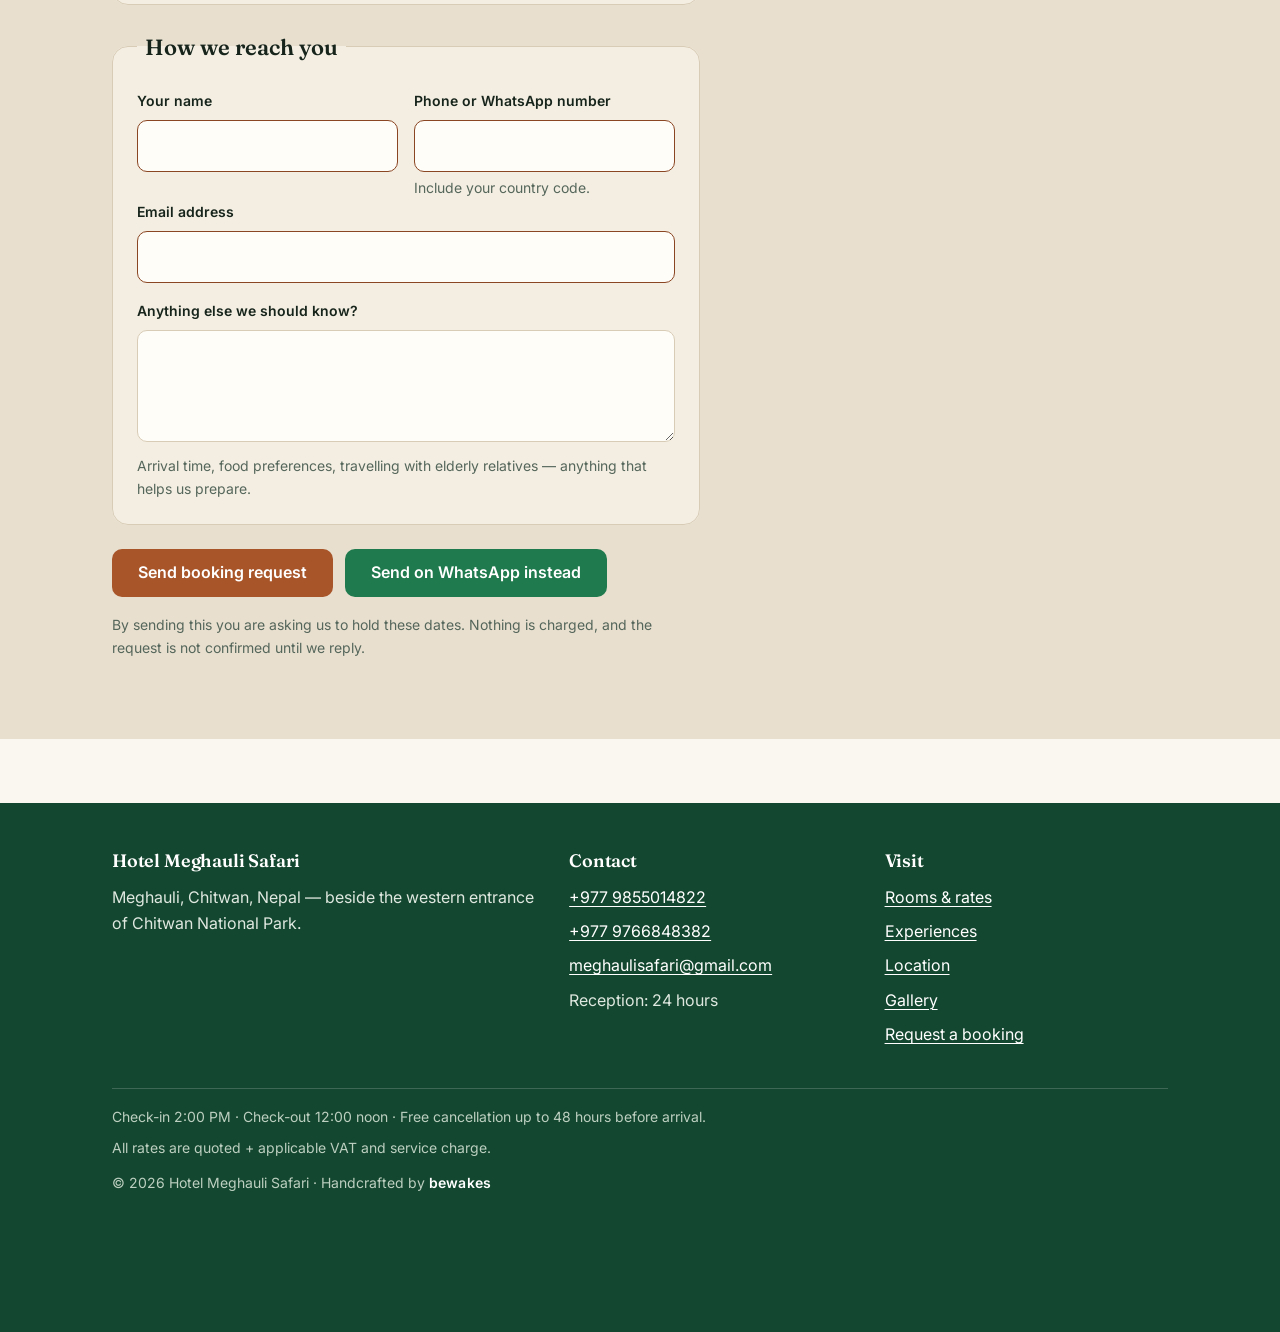
==== commit 22bca2e3: "Update footer with builderder's name" ====
--- a/book.html
+++ b/book.html
@@ -5,19 +5,19 @@
 <meta name="viewport" content="width=device-width, initial-scale=1">
 <title>Request a Booking — Hotel Meghauli Safari, Chitwan</title>
 <meta name="description" content="Send a booking request to Hotel Meghauli Safari in Meghauli, Chitwan. No payment is taken online — reception confirms availability and usually replies within a few hours.">
-<link rel="canonical" href="__SITE_URL__/book.html">
+<link rel="canonical" href="https://meghaulisafari.com/book.html">
 
 <meta property="og:type" content="website">
 <meta property="og:site_name" content="Hotel Meghauli Safari">
 <meta property="og:title" content="Request a Booking — Hotel Meghauli Safari">
 <meta property="og:description" content="Send your dates and we will confirm availability. No payment is taken online.">
-<meta property="og:url" content="__SITE_URL__/book.html">
-<meta property="og:image" content="__SITE_URL__/images/og-cover.jpg">
+<meta property="og:url" content="https://meghaulisafari.com/book.html">
+<meta property="og:image" content="https://meghaulisafari.com/images/og-cover.jpg">
 <meta property="og:locale" content="en">
 <meta name="twitter:card" content="summary_large_image">
 <meta name="twitter:title" content="Request a Booking — Hotel Meghauli Safari">
 <meta name="twitter:description" content="Send your dates and we will confirm availability. No payment is taken online.">
-<meta name="twitter:image" content="__SITE_URL__/images/og-cover.jpg">
+<meta name="twitter:image" content="https://meghaulisafari.com/images/og-cover.jpg">
 
 <link rel="preconnect" href="https://fonts.googleapis.com">
 <link rel="preconnect" href="https://fonts.gstatic.com" crossorigin>
@@ -408,7 +408,7 @@
     <div class="footer-bottom">
       <p>Check-in 2:00 PM · Check-out 12:00 noon · Free cancellation up to 48 hours before arrival.</p>
       <p>All rates are quoted + applicable VAT and service charge.</p>
-      <p>&copy; <span id="current-year">2026</span> Hotel Meghauli Safari.</p>
+      <p class="credit">&copy; <span id="current-year">2026</span> Hotel Meghauli Safari · Handcrafted by <a class="credit__link" href="https://bewakes.com" target="_blank" rel="noopener">bewakes</a></p>
     </div>
   </div>
 </footer>
--- a/css/style.css
+++ b/css/style.css
@@ -1432,6 +1432,45 @@
   max-width: none;
 }
 
+/* Build credit. Quiet enough not to compete with the hotel's own name,
+   with a terracotta-to-green underline that sweeps in on hover. */
+.credit {
+  margin-top: var(--sp-3);
+}
+
+.credit__link {
+  position: relative;
+  display: inline-block;
+  color: #fff;
+  font-weight: 600;
+  text-decoration: none;
+  letter-spacing: 0.01em;
+  padding-bottom: 2px;
+}
+
+.credit__link::after {
+  content: "";
+  position: absolute;
+  left: 0;
+  right: 0;
+  bottom: 0;
+  height: 2px;
+  border-radius: 2px;
+  background: linear-gradient(90deg, var(--accent-glow) 0%, #8fc9a5 100%);
+  transform: scaleX(0);
+  transform-origin: left center;
+  transition: transform 0.28s cubic-bezier(0.4, 0, 0.2, 1);
+}
+
+.credit__link:hover::after,
+.credit__link:focus-visible::after {
+  transform: scaleX(1);
+}
+
+.credit__link:hover {
+  color: #9fd4b3;
+}
+
 /* Bottom breathing room so the floating button never covers footer links */
 body {
   padding-bottom: 0;
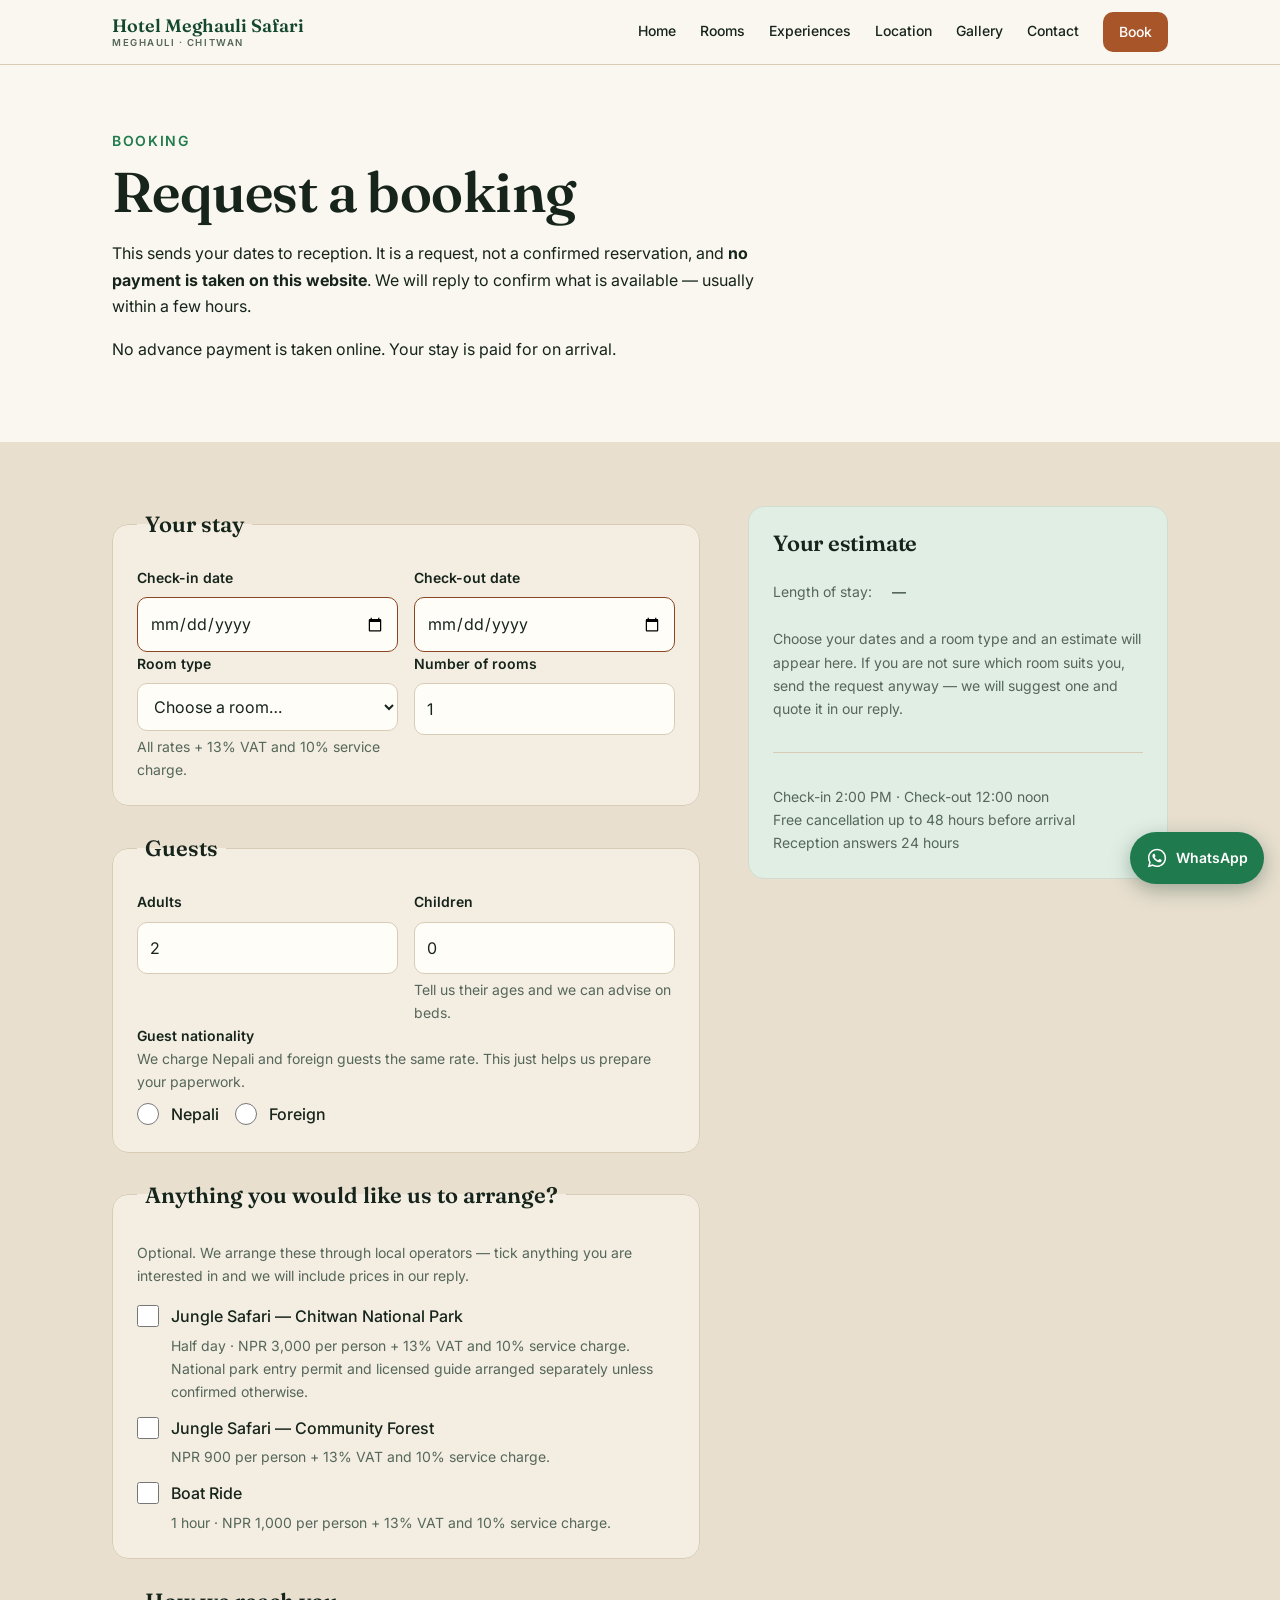
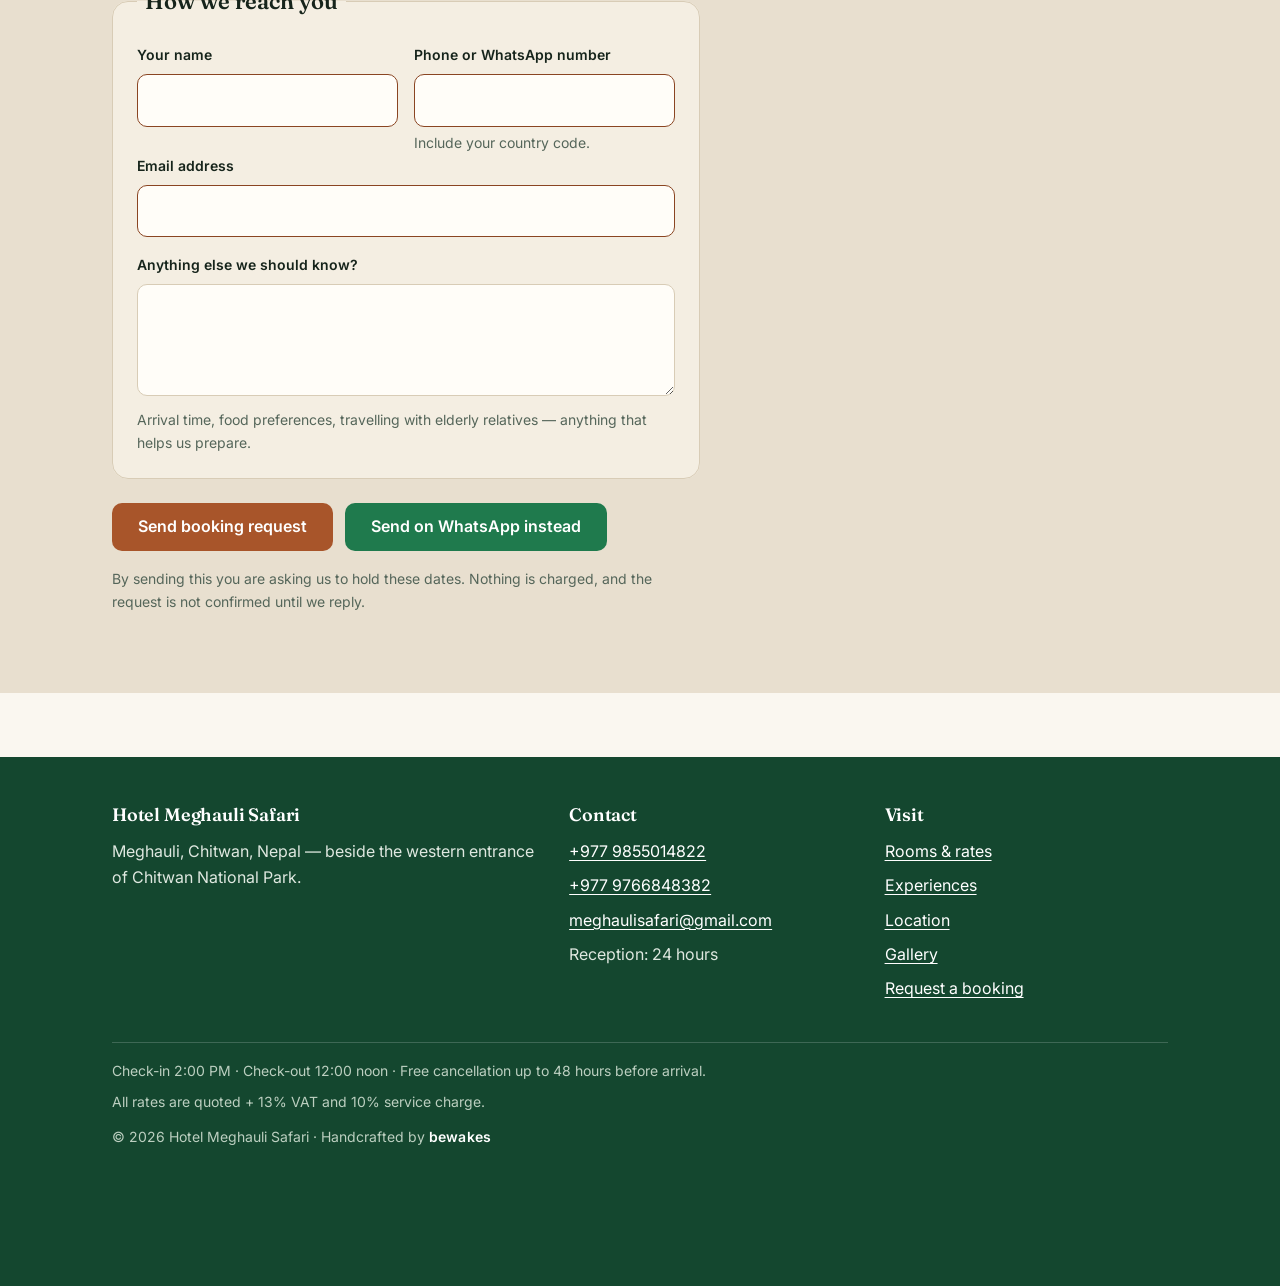
==== commit 0e81868d: "Resolve content TODOs with sensible defaults; fix Turnstile UX Fill VAT/service charge (13%/10%, Nep" ====
--- a/book.html
+++ b/book.html
@@ -66,9 +66,8 @@
         reservation, and <strong>no payment is taken on this website</strong>.
         We will reply to confirm what is available — usually within a few hours.
       </p>
-      <p class="todo">
-        [TODO: confirm advance payment terms. Requests are treated as
-        pay-on-arrival until the owner confirms otherwise.]
+      <p>
+        No advance payment is taken online. Your stay is paid for on arrival.
       </p>
     </div>
   </section>
@@ -151,7 +150,7 @@
                       <option value="Non-AC Room">Non-AC Room — NPR 1,500</option>
                       <option value="Not sure — please suggest">Not sure — please suggest</option>
                     </select>
-                    <span class="field-hint">All rates + applicable VAT and service charge.</span>
+                    <span class="field-hint">All rates + 13% VAT and 10% service charge.</span>
                   </div>
                   <div>
                     <label for="room-count">Number of rooms</label>
@@ -217,7 +216,7 @@
                       <span>
                         Jungle Safari — Chitwan National Park
                         <span class="field-hint">
-                          Half day · NPR 3,000 per person + applicable VAT and
+                          Half day · NPR 3,000 per person + 13% VAT and 10%
                           service charge. National park entry permit and licensed
                           guide arranged separately unless confirmed otherwise.
                         </span>
@@ -230,7 +229,7 @@
                       <span>
                         Jungle Safari — Community Forest
                         <span class="field-hint">
-                          NPR 900 per person + applicable VAT and service charge.
+                          NPR 900 per person + 13% VAT and 10% service charge.
                         </span>
                       </span>
                     </label>
@@ -241,7 +240,7 @@
                       <span>
                         Boat Ride
                         <span class="field-hint">
-                          1 hour · NPR 1,000 per person + applicable VAT and
+                          1 hour · NPR 1,000 per person + 13% VAT and 10%
                           service charge.
                         </span>
                       </span>
@@ -292,7 +291,15 @@
                 </div>
               </fieldset>
 
-              <div class="cf-turnstile" data-sitekey="0x4AAAAAAEPctMuTBkKkp6VT" data-theme="light"></div>
+              <div class="turnstile-block">
+                <div class="cf-turnstile"
+                     data-sitekey="0x4AAAAAAEPctMuTBkKkp6VT"
+                     data-theme="light"
+                     data-callback="hmsTurnstileDone"
+                     data-expired-callback="hmsTurnstileExpired"
+                     data-error-callback="hmsTurnstileExpired"></div>
+                <span class="field-error" id="turnstile-error" role="alert"></span>
+              </div>
 
               <div class="btn-row" style="margin-top:1.5rem">
                 <button class="btn btn--primary" type="submit" id="submit-button">
@@ -337,7 +344,7 @@
                   <span class="estimate__total" id="estimate-total">—</span>
                 </div>
                 <p class="estimate__disclaimer">
-                  <strong>+ applicable VAT and service charge.</strong>
+                  <strong>+ 13% VAT and 10% service charge.</strong>
                   This is an estimate to be confirmed by reception, not a charge.
                   Nothing is taken from you on this website. The same rate applies
                   to Nepali and foreign guests.
@@ -407,7 +414,7 @@
 
     <div class="footer-bottom">
       <p>Check-in 2:00 PM · Check-out 12:00 noon · Free cancellation up to 48 hours before arrival.</p>
-      <p>All rates are quoted + applicable VAT and service charge.</p>
+      <p>All rates are quoted + 13% VAT and 10% service charge.</p>
       <p class="credit">&copy; <span id="current-year">2026</span> Hotel Meghauli Safari · Handcrafted by <a class="credit__link" href="https://bewakes.com" target="_blank" rel="noopener">bewakes</a></p>
     </div>
   </div>
--- a/css/style.css
+++ b/css/style.css
@@ -1237,6 +1237,22 @@
   display: none;
 }
 
+/* Turnstile widget plus its own message line, so "you haven't ticked this"
+   appears next to the thing that needs ticking rather than in the generic
+   send-failure box. */
+.turnstile-block {
+  margin-top: var(--sp-5);
+}
+
+.turnstile-block .field-error {
+  margin-top: var(--sp-3);
+  padding: var(--sp-3) var(--sp-4);
+  background: #fdeee7;
+  border: 1px solid #e0a98f;
+  border-radius: var(--radius);
+  max-width: var(--measure);
+}
+
 /* Live estimate panel */
 .estimate {
   background: var(--brand-tint);
